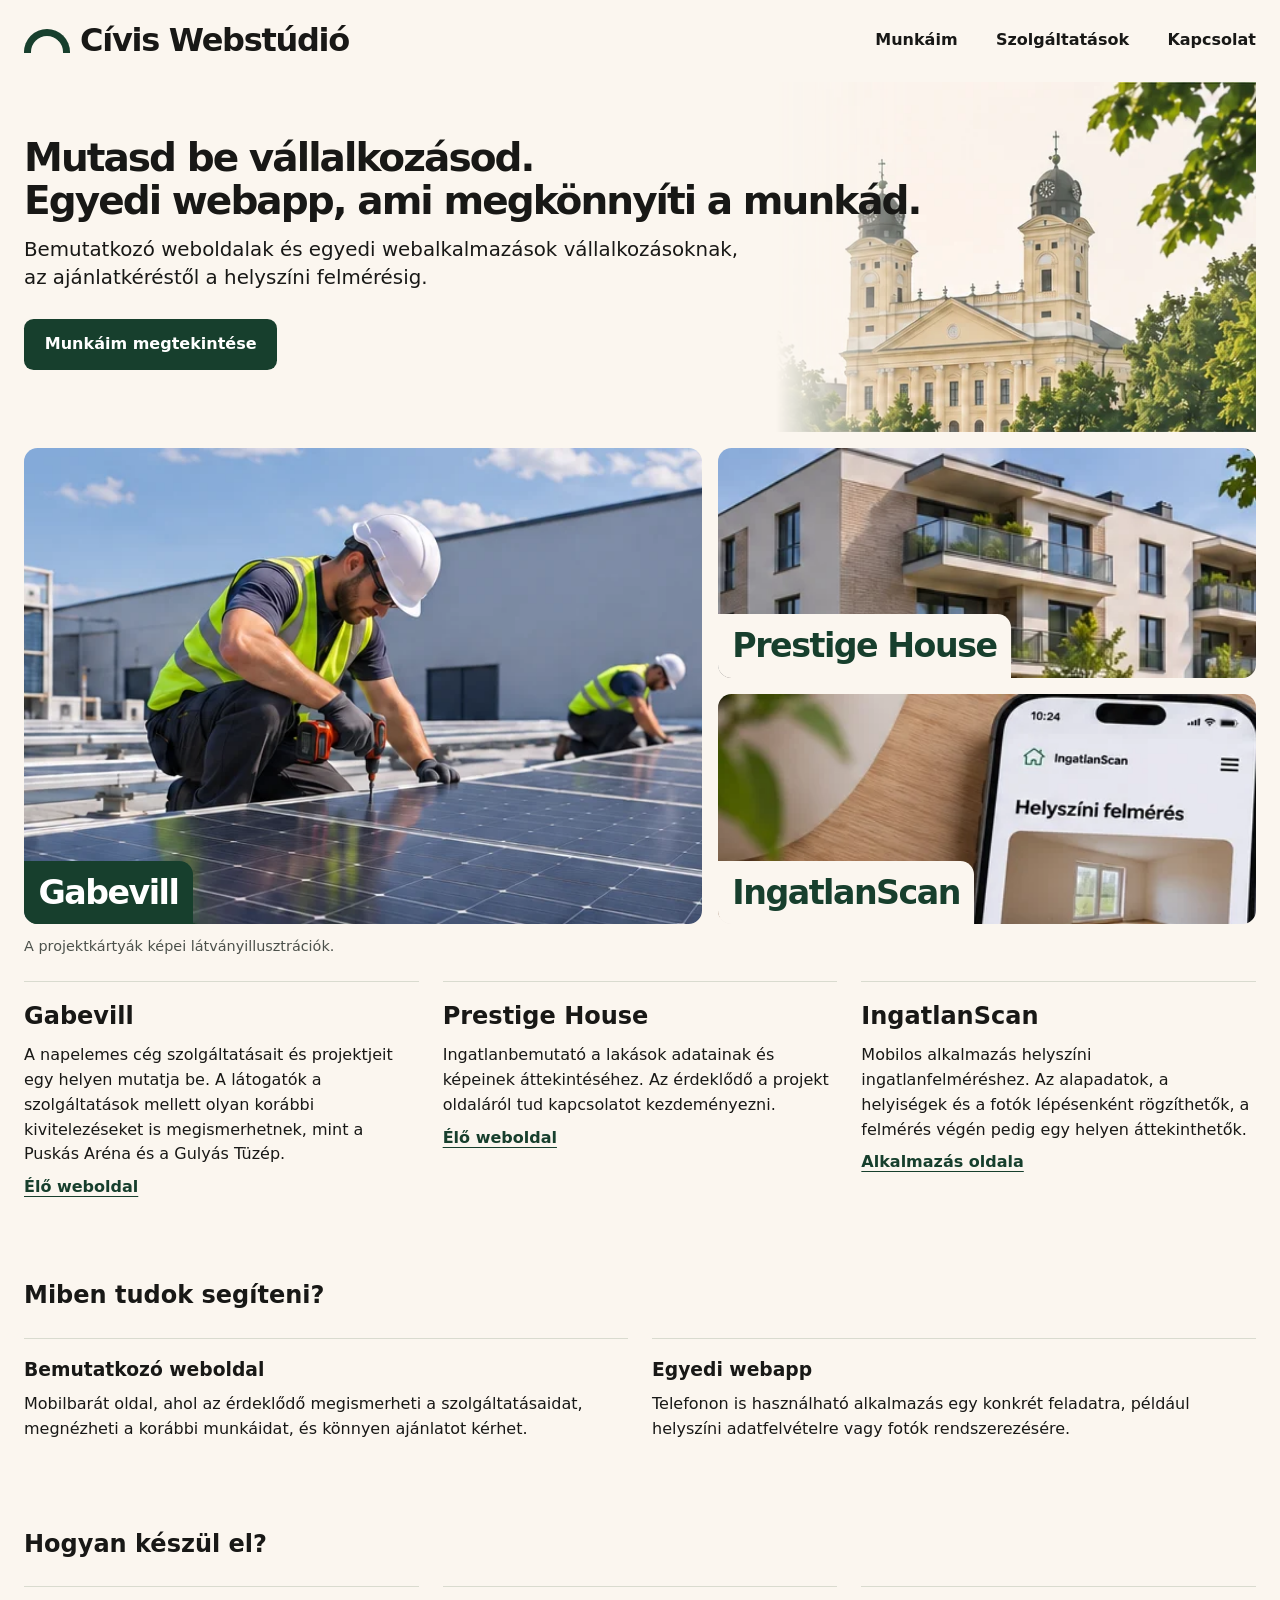
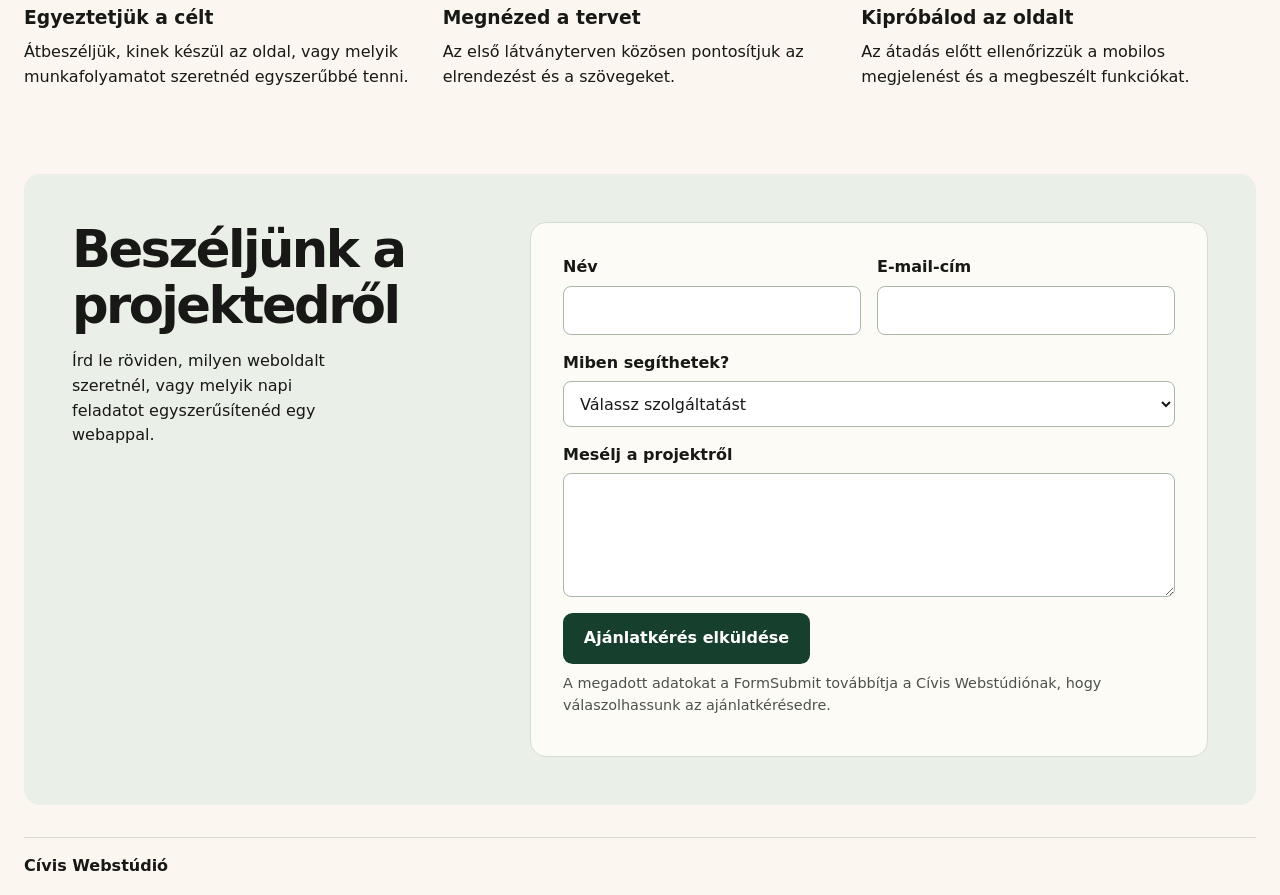
==== public/index.html @ 84c52a15 "Civis Webstudio - elso verzio" ====
<!doctype html>
<html lang="hu">
<head>
<meta charset="utf-8">
<meta name="viewport" content="width=device-width, initial-scale=1">
<title>Céges weboldal és egyedi webapp készítés | Cívis Webstúdió</title>
<meta name="description" content="Bemutatkozó weboldalak és egyedi webalkalmazások vállalkozásoknak, az ajánlatkéréstől a helyszíni felmérésig. Ismerd meg a Cívis Webstúdió munkáit.">
<meta property="og:title" content="Cívis Webstúdió | Céges weboldalak és egyedi webappok">
<meta property="og:description" content="Ismerd meg a Cívis Webstúdió munkáit és szolgáltatásait.">
<meta property="og:type" content="website">
<link rel="stylesheet" href="style.css">
</head>
<body>
<header class="wrap top">
<a class="brand" href="./"><span aria-hidden="true"></span>Cívis Webstúdió</a>
<nav aria-label="Fő navigáció"><a href="#munkaim">Munkáim</a><a href="#szolgaltatasok">Szolgáltatások</a><a href="#kapcsolat">Kapcsolat</a></nav>
</header>
<main>
<section class="wrap hero">
<div class="hero-copy">
<h1>Mutasd be vállalkozásod.<br>Egyedi webapp, ami megkönnyíti a munkád.</h1>
<p>Bemutatkozó weboldalak és egyedi webalkalmazások vállalkozásoknak, az ajánlatkéréstől a helyszíni felmérésig.</p>
<a class="button" href="#munkaim">Munkáim megtekintése</a>
</div>
<img class="city" src="assets/hero.webp" alt="">
</section>
<section class="wrap" id="munkaim" aria-label="Referenciák">
<div class="grid">
<a class="card featured" href="#gabevill"><img src="assets/gabevill.webp" alt=""><strong>Gabevill</strong></a>
<a class="card" href="#prestige"><img src="assets/prestige.webp" alt=""><strong>Prestige House</strong></a>
<a class="card" href="#scan"><img src="assets/scan.webp" alt=""><strong>IngatlanScan</strong></a>
</div>
<p class="caption">A projektkártyák képei látványillusztrációk.</p>
<div class="projects">
<article id="gabevill"><h2>Gabevill</h2><p>A napelemes cég szolgáltatásait és projektjeit egy helyen mutatja be. A látogatók a szolgáltatások mellett olyan korábbi kivitelezéseket is megismerhetnek, mint a Puskás Aréna és a Gulyás Tüzép.</p><a href="https://gabevillkft.hu/">Élő weboldal</a></article>
<article id="prestige"><h2>Prestige House</h2><p>Ingatlanbemutató a lakások adatainak és képeinek áttekintéséhez. Az érdeklődő a projekt oldaláról tud kapcsolatot kezdeményezni.</p><a href="https://prestigehouse.hu/">Élő weboldal</a></article>
<article id="scan"><h2>IngatlanScan</h2><p>Mobilos alkalmazás helyszíni ingatlanfelméréshez. Az alapadatok, a helyiségek és a fotók lépésenként rögzíthetők, a felmérés végén pedig egy helyen áttekinthetők.</p><a href="https://ingatlanscan.hu/">Alkalmazás oldala</a></article>
</div>
</section>
<section class="wrap services" aria-labelledby="szolgaltatasok">
<h2 id="szolgaltatasok">Miben tudok segíteni?</h2>
<div class="services-grid">
<article><h3>Bemutatkozó weboldal</h3><p>Mobilbarát oldal, ahol az érdeklődő megismerheti a szolgáltatásaidat, megnézheti a korábbi munkáidat, és könnyen ajánlatot kérhet.</p></article>
<article><h3>Egyedi webapp</h3><p>Telefonon is használható alkalmazás egy konkrét feladatra, például helyszíni adatfelvételre vagy fotók rendszerezésére.</p></article>
</div>
</section>
<section class="wrap services" aria-labelledby="folyamat">
<h2 id="folyamat">Hogyan készül el?</h2>
<ol class="process">
<li><h3>Egyeztetjük a célt</h3><p>Átbeszéljük, kinek készül az oldal, vagy melyik munkafolyamatot szeretnéd egyszerűbbé tenni.</p></li>
<li><h3>Megnézed a tervet</h3><p>Az első látványterven közösen pontosítjuk az elrendezést és a szövegeket.</p></li>
<li><h3>Kipróbálod az oldalt</h3><p>Az átadás előtt ellenőrizzük a mobilos megjelenést és a megbeszélt funkciókat.</p></li>
</ol>
</section>
<section class="wrap contact" id="kapcsolat" aria-labelledby="kapcsolat-cim">
<div>
<h2 id="kapcsolat-cim">Beszéljünk a projektedről</h2>
<p>Írd le röviden, milyen weboldalt szeretnél, vagy melyik napi feladatot egyszerűsítenéd egy webappal.</p>
</div>
<form class="project-form" id="projekt-urlap" method="post" action="https://formsubmit.co/infociviswebstudio@gmail.com">
<input type="hidden" name="_subject" value="Új ajánlatkérés – Cívis Webstúdió">
<div class="form-row">
<label>Név<input name="name" autocomplete="name" maxlength="100" required></label>
<label>E-mail-cím<input name="email" type="email" autocomplete="email" maxlength="254" required></label>
</div>
<label>Miben segíthetek?
<select name="service" required>
<option value="" selected disabled>Válassz szolgáltatást</option>
<option>Új céges weboldal</option>
<option>Meglévő weboldal megújítása</option>
<option>Egyedi webapp</option>
<option>Még nem tudom</option>
</select>
</label>
<label>Mesélj a projektről<textarea name="message" rows="4" maxlength="3000" required></textarea></label>
<button class="button" type="submit" aria-describedby="projekt-tajekoztato">Ajánlatkérés elküldése</button>
<p class="caption" id="projekt-tajekoztato">A megadott adatokat a FormSubmit továbbítja a Cívis Webstúdiónak, hogy válaszolhassunk az ajánlatkérésedre.</p>
</form>
</section>
</main>
<footer class="wrap footer">Cívis Webstúdió</footer>
<script src="/contact.js" defer></script>
</body>
</html>
---- public/style.css ----
:root{color-scheme:light;--paper:#fbf6ef;--green:#173f2d;--text:#181816;--line:#d9dbcf}
*{box-sizing:border-box}
body{margin:0;background:var(--paper);color:var(--text);font-family:Inter,system-ui,sans-serif;line-height:1.55}
.wrap{width:min(100% - 3rem,1440px);margin:auto}
a{color:var(--green);text-underline-offset:.22em}
a:focus-visible{outline:3px solid #427753;outline-offset:5px}
.top{display:flex;justify-content:space-between;align-items:center;gap:1rem;padding:1rem 0}
.brand{display:flex;align-items:center;gap:.6rem;font-size:clamp(1.1rem,2.5vw,2rem);font-weight:850;color:var(--text);text-decoration:none;letter-spacing:-.04em}
.brand span{width:1.45em;height:.75em;border:.23em solid var(--green);border-bottom:0;border-radius:2em 2em 0 0}
nav{display:flex;gap:clamp(.8rem,3vw,2.5rem)}
nav a{font-weight:650;color:var(--text);text-decoration:none}
nav a:hover{text-decoration:underline}
.hero{display:grid;position:relative;isolation:isolate;align-items:center;min-height:350px;padding:2rem 0 2.4rem}
.hero-copy{position:relative;z-index:1;max-width:76%}
.city{position:absolute;right:0;bottom:0;width:39%;height:100%;object-fit:cover;object-position:right bottom;mask-image:linear-gradient(to right,transparent,#000 28%)}
h1,h2,h3,p{margin:0}
h1{font-size:clamp(2rem,3.05vw,3.45rem);line-height:1.1;letter-spacing:-.05em;font-weight:850}
.hero p{font-size:clamp(1.05rem,1.55vw,1.35rem);max-width:37em;margin-top:.85rem;line-height:1.4}
.button{display:inline-block;margin-top:1.7rem;padding:.82rem 1.3rem;border-radius:.6rem;background:var(--green);color:white;font-weight:750;text-decoration:none}
.button:hover{background:#22573e}
.grid{display:grid;grid-template-columns:1.26fr 1fr;grid-template-rows:repeat(2,clamp(155px,18vw,245px));gap:1rem;margin-top:1rem}
.card{position:relative;display:block;overflow:hidden;border-radius:.85rem}
.card img{width:100%;height:100%;object-fit:cover;transition:transform .25s}
.card:hover img{transform:scale(1.035)}
.card strong{position:absolute;bottom:0;left:0;padding:.38rem .9rem;background:var(--paper);border-radius:0 .85rem 0 0;font-size:clamp(1.3rem,2.6vw,2.4rem);letter-spacing:-.045em}
.featured{grid-row:span 2}
.featured strong{background:var(--green);color:white}
.caption{font-size:.9rem;color:#4c514b;margin-top:.65rem}
.projects,.services-grid{display:grid;grid-template-columns:repeat(3,1fr);gap:1.5rem;margin-top:1.5rem}
.projects article,.services article{border-top:1px solid var(--line);padding-top:1rem;scroll-margin-top:1rem}
.projects p,.services p,.contact p{margin:.5rem 0}
.projects a{font-weight:700}
.services,.contact{margin-top:clamp(2.5rem,6vw,5rem)}
.services-grid{grid-template-columns:repeat(2,1fr)}
.contact{background:#eaf0e7;padding:clamp(1.25rem,4vw,3rem);border-radius:1rem}
.footer{margin-top:2rem;padding:1rem 0;border-top:1px solid var(--line);font-weight:650}
@media(max-width:700px){
.wrap{width:calc(100% - 2rem)}
.hero{padding:1.5rem 0 0;min-height:0}
.hero-copy{max-width:100%}
.city{position:static;width:100%;height:155px;margin-top:1rem;mask-image:linear-gradient(to bottom,transparent,#000 30%)}
.grid{grid-template-columns:1fr;grid-template-rows:none;grid-auto-rows:190px}
.featured{grid-row:auto}
.projects,.services-grid{grid-template-columns:1fr;gap:1rem}
}
@media(max-width:370px){.top{align-items:flex-start;flex-direction:column}}
@media(prefers-reduced-motion:reduce){.card img{transition:none}}
.process{display:grid;grid-template-columns:repeat(3,1fr);gap:1.5rem;padding:0;margin:1.4rem 0 0;list-style:none}
.process li{border-top:1px solid var(--line);padding-top:1rem}
.process p{margin:.5rem 0}
@media(max-width:700px){.top{flex-wrap:wrap}.process{grid-template-columns:1fr;gap:1rem}}
.contact{display:grid;grid-template-columns:minmax(0,.75fr) minmax(0,1.25fr);gap:clamp(1.5rem,4vw,4rem);align-items:start}
.contact h2{font-size:clamp(2rem,4vw,3.5rem);line-height:1.08;letter-spacing:-.05em}
.contact > div > p{max-width:29ch;margin-top:1rem}
.project-form{background:#fdfbf6;border:1px solid #d5ddd1;border-radius:1rem;padding:clamp(1rem,3vw,2rem)}
.project-form label{display:block;margin-bottom:1rem;font-weight:650}
.form-row{display:grid;grid-template-columns:repeat(2,minmax(0,1fr));gap:1rem}
.project-form input,.project-form select,.project-form textarea{display:block;width:100%;border:1px solid #aab6a9;border-radius:.5rem;background:#fff;color:var(--text);font:inherit;font-weight:400;padding:.7rem .75rem;margin-top:.35rem}
.project-form textarea{resize:vertical}
.project-form :is(input,select,textarea,button):focus-visible{outline:2px solid #427753;outline-offset:3px}
.project-form .button,.copy-button{cursor:pointer;font:inherit;font-weight:750}
.project-form .button{border:0;margin-top:0}
.copy-button{border:1px solid var(--green);border-radius:.5rem;background:transparent;color:var(--green);padding:.55rem .9rem}
#projekt-piszkozat{border-top:1px solid var(--line);margin-top:1rem;padding-top:1rem}
@media(max-width:760px){.contact,.form-row{grid-template-columns:1fr}.form-row{gap:0}}
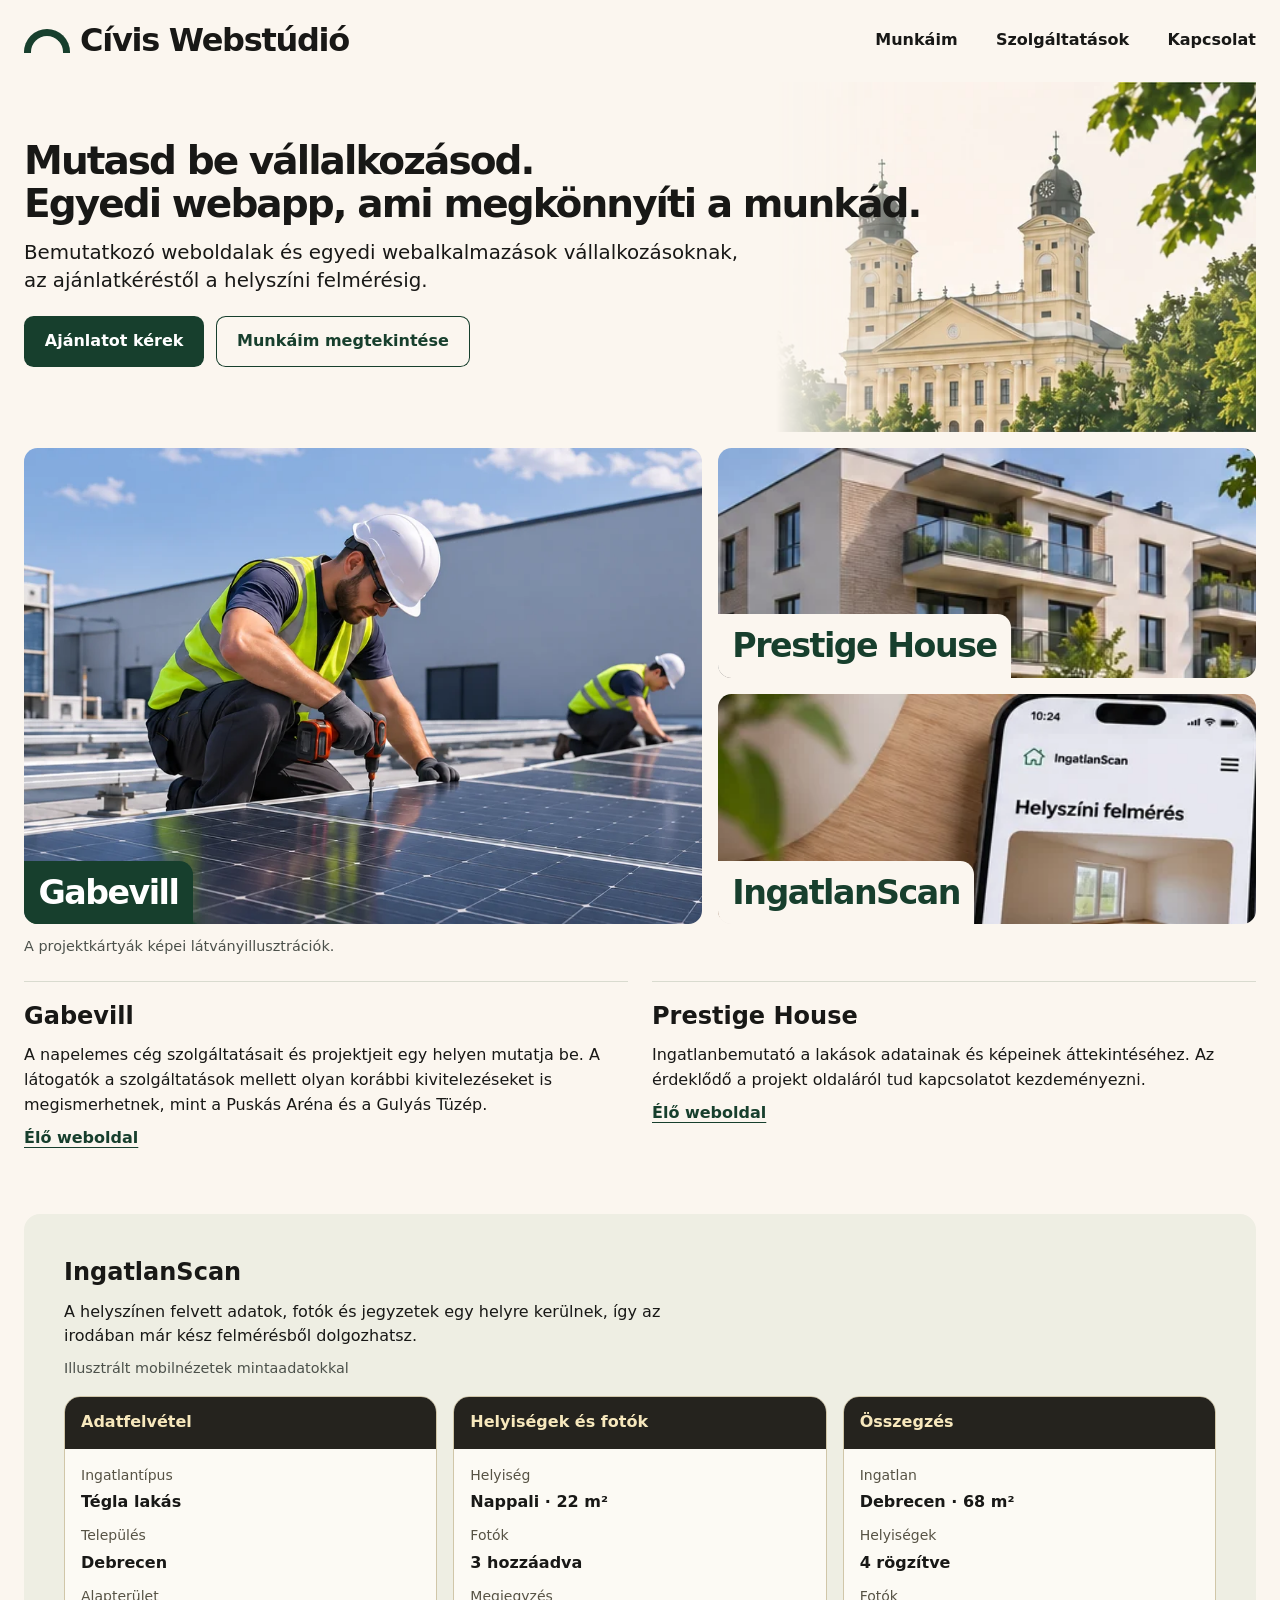
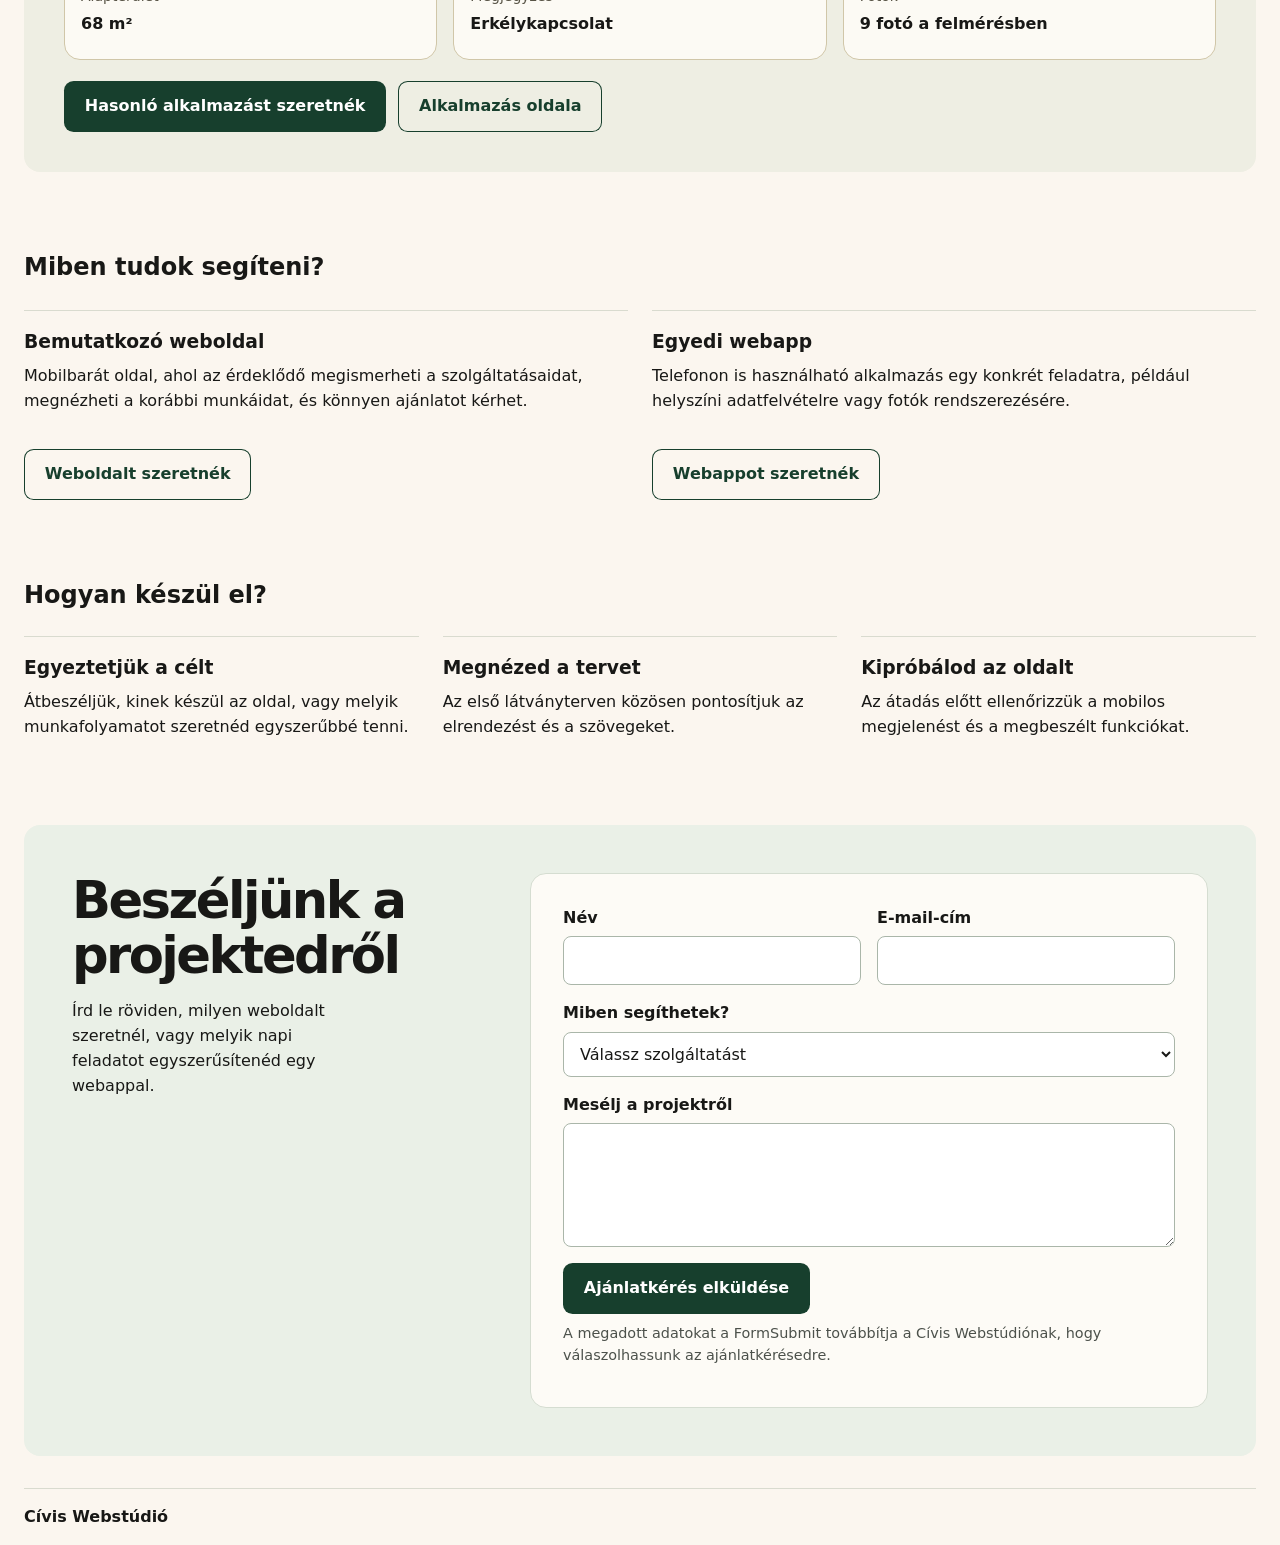
==== commit 1def9b90: "IngatlanScan bemutato es ajanlatkero gombok" ====
--- a/public/index.html
+++ b/public/index.html
@@ -20,7 +20,10 @@
 <div class="hero-copy">
 <h1>Mutasd be vállalkozásod.<br>Egyedi webapp, ami megkönnyíti a munkád.</h1>
 <p>Bemutatkozó weboldalak és egyedi webalkalmazások vállalkozásoknak, az ajánlatkéréstől a helyszíni felmérésig.</p>
-<a class="button" href="#munkaim">Munkáim megtekintése</a>
+<div class="action-row">
+<a class="button" href="#kapcsolat">Ajánlatot kérek</a>
+<a class="button button-outline" href="#munkaim">Munkáim megtekintése</a>
+</div>
 </div>
 <img class="city" src="assets/hero.webp" alt="">
 </section>
@@ -34,14 +37,37 @@
 <div class="projects">
 <article id="gabevill"><h2>Gabevill</h2><p>A napelemes cég szolgáltatásait és projektjeit egy helyen mutatja be. A látogatók a szolgáltatások mellett olyan korábbi kivitelezéseket is megismerhetnek, mint a Puskás Aréna és a Gulyás Tüzép.</p><a href="https://gabevillkft.hu/">Élő weboldal</a></article>
 <article id="prestige"><h2>Prestige House</h2><p>Ingatlanbemutató a lakások adatainak és képeinek áttekintéséhez. Az érdeklődő a projekt oldaláról tud kapcsolatot kezdeményezni.</p><a href="https://prestigehouse.hu/">Élő weboldal</a></article>
-<article id="scan"><h2>IngatlanScan</h2><p>Mobilos alkalmazás helyszíni ingatlanfelméréshez. Az alapadatok, a helyiségek és a fotók lépésenként rögzíthetők, a felmérés végén pedig egy helyen áttekinthetők.</p><a href="https://ingatlanscan.hu/">Alkalmazás oldala</a></article>
+
 </div>
+<article class="scan-case" id="scan" aria-labelledby="scan-title">
+<h2 id="scan-title">IngatlanScan</h2>
+<p>A helyszínen felvett adatok, fotók és jegyzetek egy helyre kerülnek, így az irodában már kész felmérésből dolgozhatsz.</p>
+<p class="caption">Illusztrált mobilnézetek mintaadatokkal</p>
+<div class="scan-steps">
+<section class="scan-screen">
+<h3>Adatfelvétel</h3>
+<dl><dt>Ingatlantípus</dt><dd>Tégla lakás</dd><dt>Település</dt><dd>Debrecen</dd><dt>Alapterület</dt><dd>68 m²</dd></dl>
+</section>
+<section class="scan-screen">
+<h3>Helyiségek és fotók</h3>
+<dl><dt>Helyiség</dt><dd>Nappali · 22 m²</dd><dt>Fotók</dt><dd>3 hozzáadva</dd><dt>Megjegyzés</dt><dd>Erkélykapcsolat</dd></dl>
+</section>
+<section class="scan-screen">
+<h3>Összegzés</h3>
+<dl><dt>Ingatlan</dt><dd>Debrecen · 68 m²</dd><dt>Helyiségek</dt><dd>4 rögzítve</dd><dt>Fotók</dt><dd>9 fotó a felmérésben</dd></dl>
+</section>
+</div>
+<div class="action-row">
+<a class="button" href="#kapcsolat" data-service="Egyedi webapp">Hasonló alkalmazást szeretnék</a>
+<a class="button button-outline" href="https://ingatlanscan.hu/">Alkalmazás oldala</a>
+</div>
+</article>
 </section>
 <section class="wrap services" aria-labelledby="szolgaltatasok">
 <h2 id="szolgaltatasok">Miben tudok segíteni?</h2>
 <div class="services-grid">
-<article><h3>Bemutatkozó weboldal</h3><p>Mobilbarát oldal, ahol az érdeklődő megismerheti a szolgáltatásaidat, megnézheti a korábbi munkáidat, és könnyen ajánlatot kérhet.</p></article>
-<article><h3>Egyedi webapp</h3><p>Telefonon is használható alkalmazás egy konkrét feladatra, például helyszíni adatfelvételre vagy fotók rendszerezésére.</p></article>
+<article><h3>Bemutatkozó weboldal</h3><p>Mobilbarát oldal, ahol az érdeklődő megismerheti a szolgáltatásaidat, megnézheti a korábbi munkáidat, és könnyen ajánlatot kérhet.</p><a class="button button-outline" href="#kapcsolat" data-service="Új céges weboldal">Weboldalt szeretnék</a></article>
+<article><h3>Egyedi webapp</h3><p>Telefonon is használható alkalmazás egy konkrét feladatra, például helyszíni adatfelvételre vagy fotók rendszerezésére.</p><a class="button button-outline" href="#kapcsolat" data-service="Egyedi webapp">Webappot szeretnék</a></article>
 </div>
 </section>
 <section class="wrap services" aria-labelledby="folyamat">
--- a/public/style.css
+++ b/public/style.css
@@ -63,3 +63,18 @@
 .copy-button{border:1px solid var(--green);border-radius:.5rem;background:transparent;color:var(--green);padding:.55rem .9rem}
 #projekt-piszkozat{border-top:1px solid var(--line);margin-top:1rem;padding-top:1rem}
 @media(max-width:760px){.contact,.form-row{grid-template-columns:1fr}.form-row{gap:0}}
+
+.action-row{display:flex;flex-wrap:wrap;align-items:center;gap:.75rem;margin-top:1.3rem}
+.action-row .button{margin-top:0}
+.button-outline{background:transparent;color:var(--green);box-shadow:inset 0 0 0 1px currentColor}
+.button-outline:hover{background:#eaf0e7}
+.projects{grid-template-columns:repeat(2,minmax(0,1fr))}
+.scan-case{margin-top:clamp(2rem,5vw,4rem);scroll-margin-top:1rem;border-radius:1rem;background:#eeeee3;padding:clamp(1rem,4vw,2.5rem)}
+.scan-case > p{max-width:64ch;margin-top:.5rem}
+.scan-steps{display:grid;grid-template-columns:repeat(3,minmax(0,1fr));gap:1rem;margin:1rem 0}
+.scan-screen{min-width:0;border:1px solid #d0c6a8;border-radius:1rem;background:#fcfaf4;overflow:hidden}
+.scan-screen h3{padding:.85rem 1rem;background:#25231e;color:#f7e8bd;font-size:1rem}
+.scan-screen dl{display:grid;gap:.25rem;padding:1rem;margin:0}
+.scan-screen dt{font-size:.875rem;color:#575345}
+.scan-screen dd{margin:0 0 .4rem;font-weight:650}
+@media(max-width:700px){.projects,.scan-steps{grid-template-columns:1fr}}
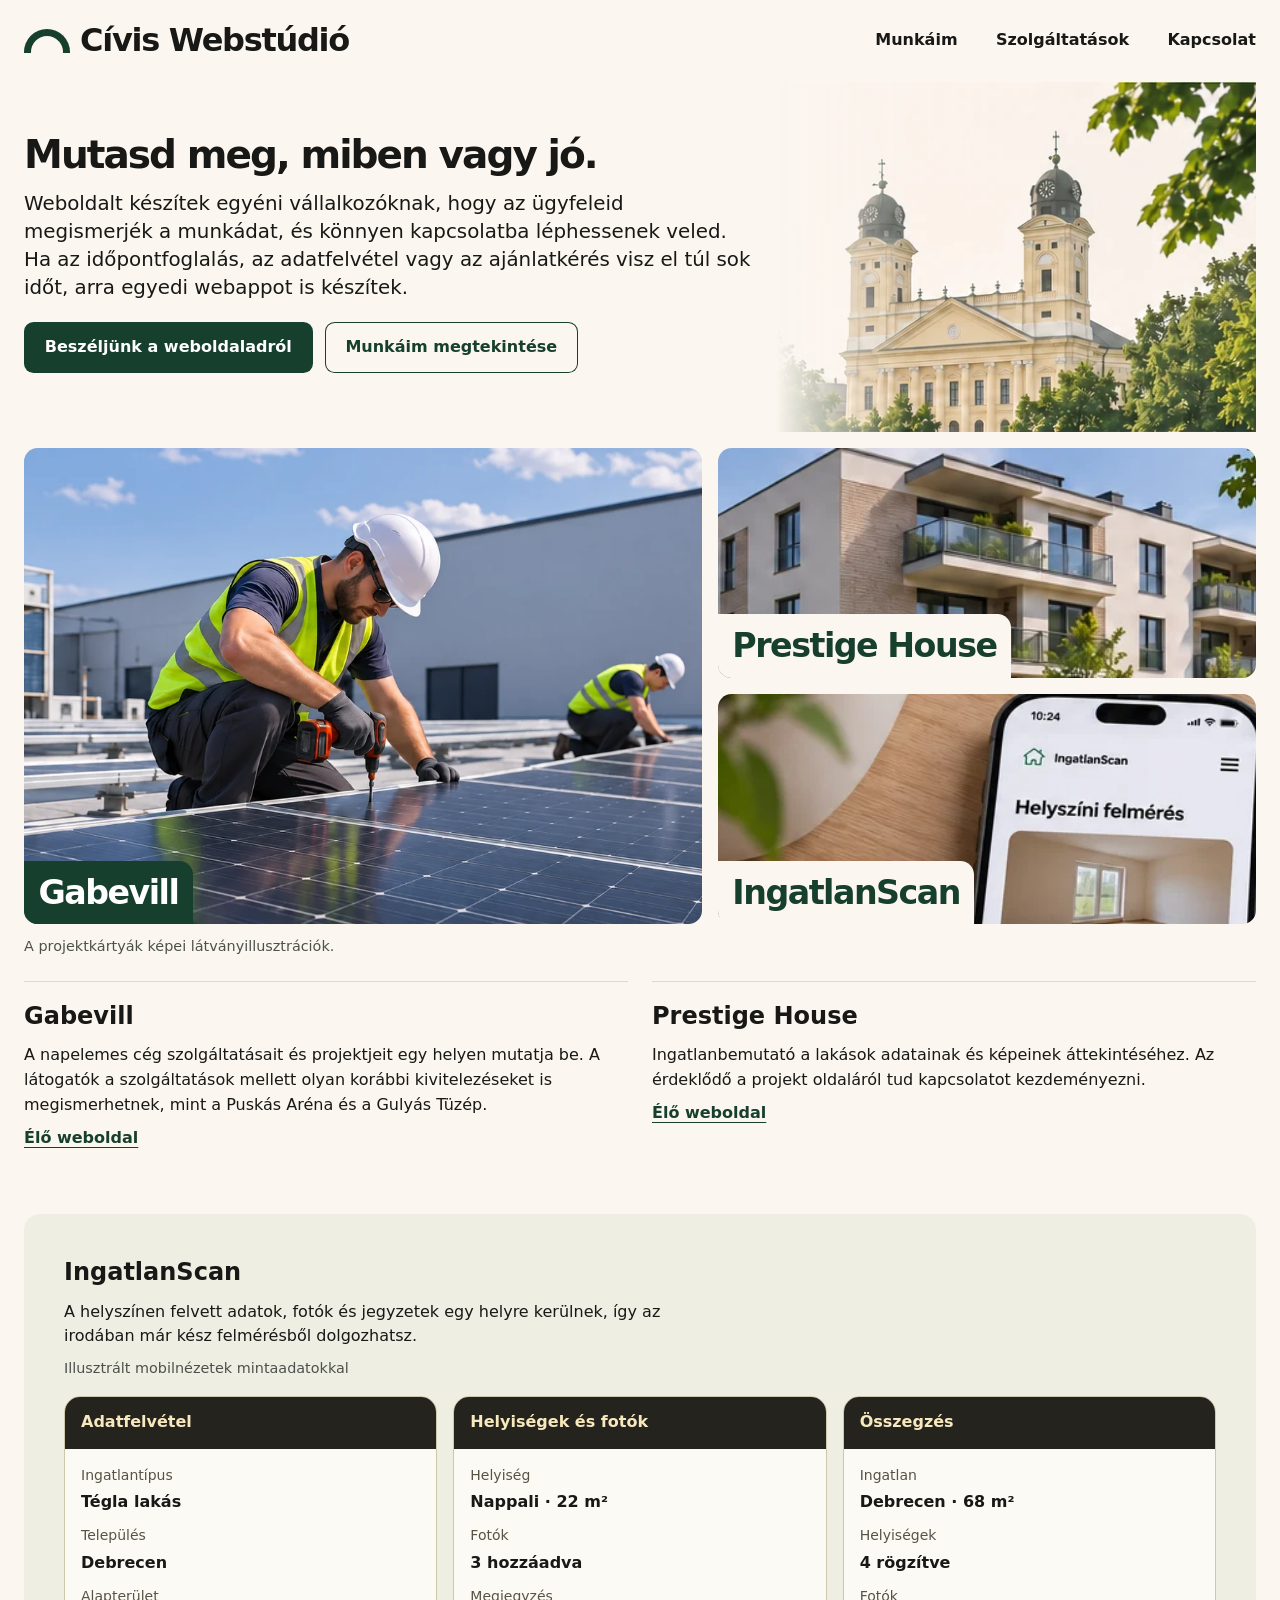
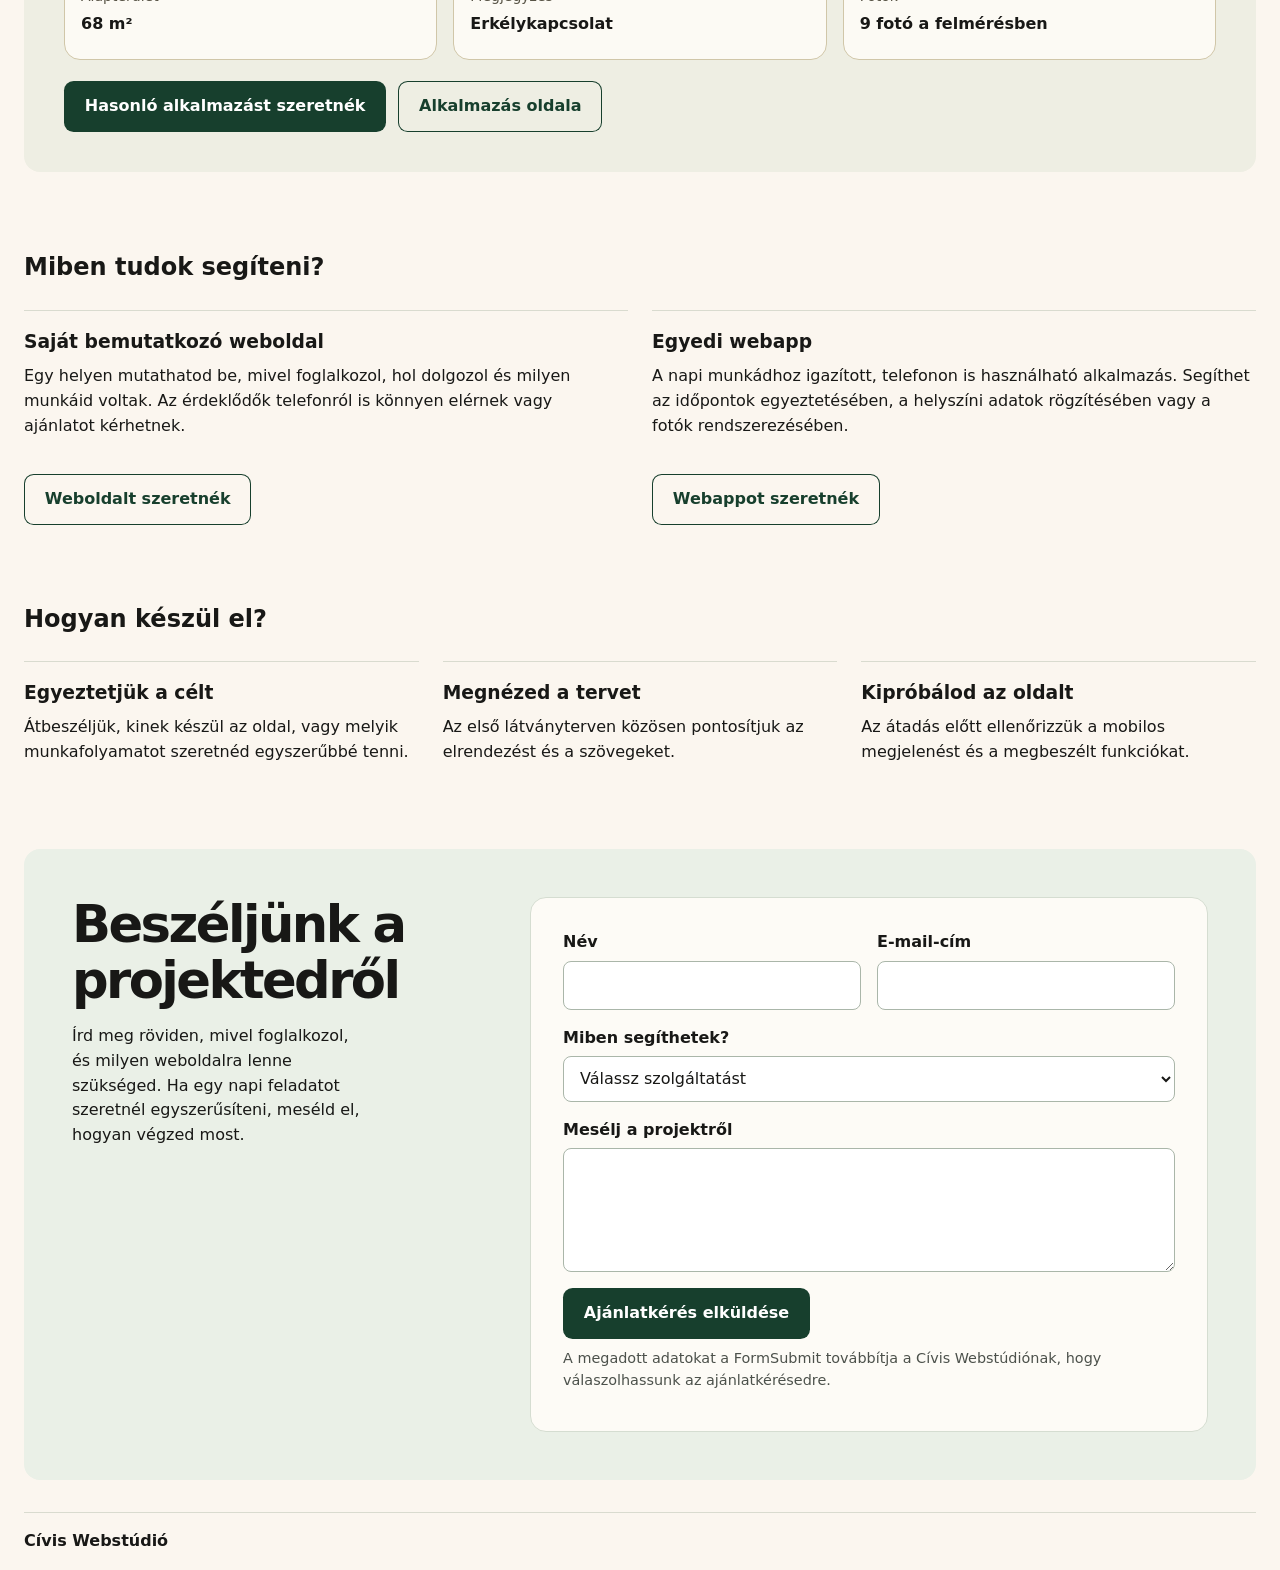
==== commit aec1e6ea: "Fooldal egyeni vallalkozoknak" ====
--- a/public/index.html
+++ b/public/index.html
@@ -3,10 +3,10 @@
 <head>
 <meta charset="utf-8">
 <meta name="viewport" content="width=device-width, initial-scale=1">
-<title>Céges weboldal és egyedi webapp készítés | Cívis Webstúdió</title>
-<meta name="description" content="Bemutatkozó weboldalak és egyedi webalkalmazások vállalkozásoknak, az ajánlatkéréstől a helyszíni felmérésig. Ismerd meg a Cívis Webstúdió munkáit.">
-<meta property="og:title" content="Cívis Webstúdió | Céges weboldalak és egyedi webappok">
-<meta property="og:description" content="Ismerd meg a Cívis Webstúdió munkáit és szolgáltatásait.">
+<title>Weboldal készítés egyéni vállalkozóknak | Cívis Webstúdió</title>
+<meta name="description" content="Weboldal egyéni vállalkozóknak Debrecenből, hogy ügyfeleid megismerjék a munkádat. Egyedi webapp időpontfoglaláshoz, adatfelvételhez vagy ajánlatkéréshez.">
+<meta property="og:title" content="Cívis Webstúdió | Weboldal egyéni vállalkozóknak">
+<meta property="og:description" content="Mutasd meg a munkádat saját weboldalon, és egyszerűsítsd a napi feladataidat egyedi webappal.">
 <meta property="og:type" content="website">
 <link rel="stylesheet" href="style.css">
 </head>
@@ -18,10 +18,10 @@
 <main>
 <section class="wrap hero">
 <div class="hero-copy">
-<h1>Mutasd be vállalkozásod.<br>Egyedi webapp, ami megkönnyíti a munkád.</h1>
-<p>Bemutatkozó weboldalak és egyedi webalkalmazások vállalkozásoknak, az ajánlatkéréstől a helyszíni felmérésig.</p>
+<h1>Mutasd meg, miben vagy jó.</h1>
+<p>Weboldalt készítek egyéni vállalkozóknak, hogy az ügyfeleid megismerjék a munkádat, és könnyen kapcsolatba léphessenek veled. Ha az időpontfoglalás, az adatfelvétel vagy az ajánlatkérés visz el túl sok időt, arra egyedi webappot is készítek.</p>
 <div class="action-row">
-<a class="button" href="#kapcsolat">Ajánlatot kérek</a>
+<a class="button" href="#kapcsolat" data-service="Új weboldal">Beszéljünk a weboldaladról</a>
 <a class="button button-outline" href="#munkaim">Munkáim megtekintése</a>
 </div>
 </div>
@@ -66,8 +66,8 @@
 <section class="wrap services" aria-labelledby="szolgaltatasok">
 <h2 id="szolgaltatasok">Miben tudok segíteni?</h2>
 <div class="services-grid">
-<article><h3>Bemutatkozó weboldal</h3><p>Mobilbarát oldal, ahol az érdeklődő megismerheti a szolgáltatásaidat, megnézheti a korábbi munkáidat, és könnyen ajánlatot kérhet.</p><a class="button button-outline" href="#kapcsolat" data-service="Új céges weboldal">Weboldalt szeretnék</a></article>
-<article><h3>Egyedi webapp</h3><p>Telefonon is használható alkalmazás egy konkrét feladatra, például helyszíni adatfelvételre vagy fotók rendszerezésére.</p><a class="button button-outline" href="#kapcsolat" data-service="Egyedi webapp">Webappot szeretnék</a></article>
+<article><h3>Saját bemutatkozó weboldal</h3><p>Egy helyen mutathatod be, mivel foglalkozol, hol dolgozol és milyen munkáid voltak. Az érdeklődők telefonról is könnyen elérnek vagy ajánlatot kérhetnek.</p><a class="button button-outline" href="#kapcsolat" data-service="Új weboldal">Weboldalt szeretnék</a></article>
+<article><h3>Egyedi webapp</h3><p>A napi munkádhoz igazított, telefonon is használható alkalmazás. Segíthet az időpontok egyeztetésében, a helyszíni adatok rögzítésében vagy a fotók rendszerezésében.</p><a class="button button-outline" href="#kapcsolat" data-service="Egyedi webapp">Webappot szeretnék</a></article>
 </div>
 </section>
 <section class="wrap services" aria-labelledby="folyamat">
@@ -81,7 +81,7 @@
 <section class="wrap contact" id="kapcsolat" aria-labelledby="kapcsolat-cim">
 <div>
 <h2 id="kapcsolat-cim">Beszéljünk a projektedről</h2>
-<p>Írd le röviden, milyen weboldalt szeretnél, vagy melyik napi feladatot egyszerűsítenéd egy webappal.</p>
+<p>Írd meg röviden, mivel foglalkozol, és milyen weboldalra lenne szükséged. Ha egy napi feladatot szeretnél egyszerűsíteni, meséld el, hogyan végzed most.</p>
 </div>
 <form class="project-form" id="projekt-urlap" method="post" action="https://formsubmit.co/infociviswebstudio@gmail.com">
 <input type="hidden" name="_subject" value="Új ajánlatkérés – Cívis Webstúdió">
@@ -92,7 +92,7 @@
 <label>Miben segíthetek?
 <select name="service" required>
 <option value="" selected disabled>Válassz szolgáltatást</option>
-<option>Új céges weboldal</option>
+<option>Új weboldal</option>
 <option>Meglévő weboldal megújítása</option>
 <option>Egyedi webapp</option>
 <option>Még nem tudom</option>
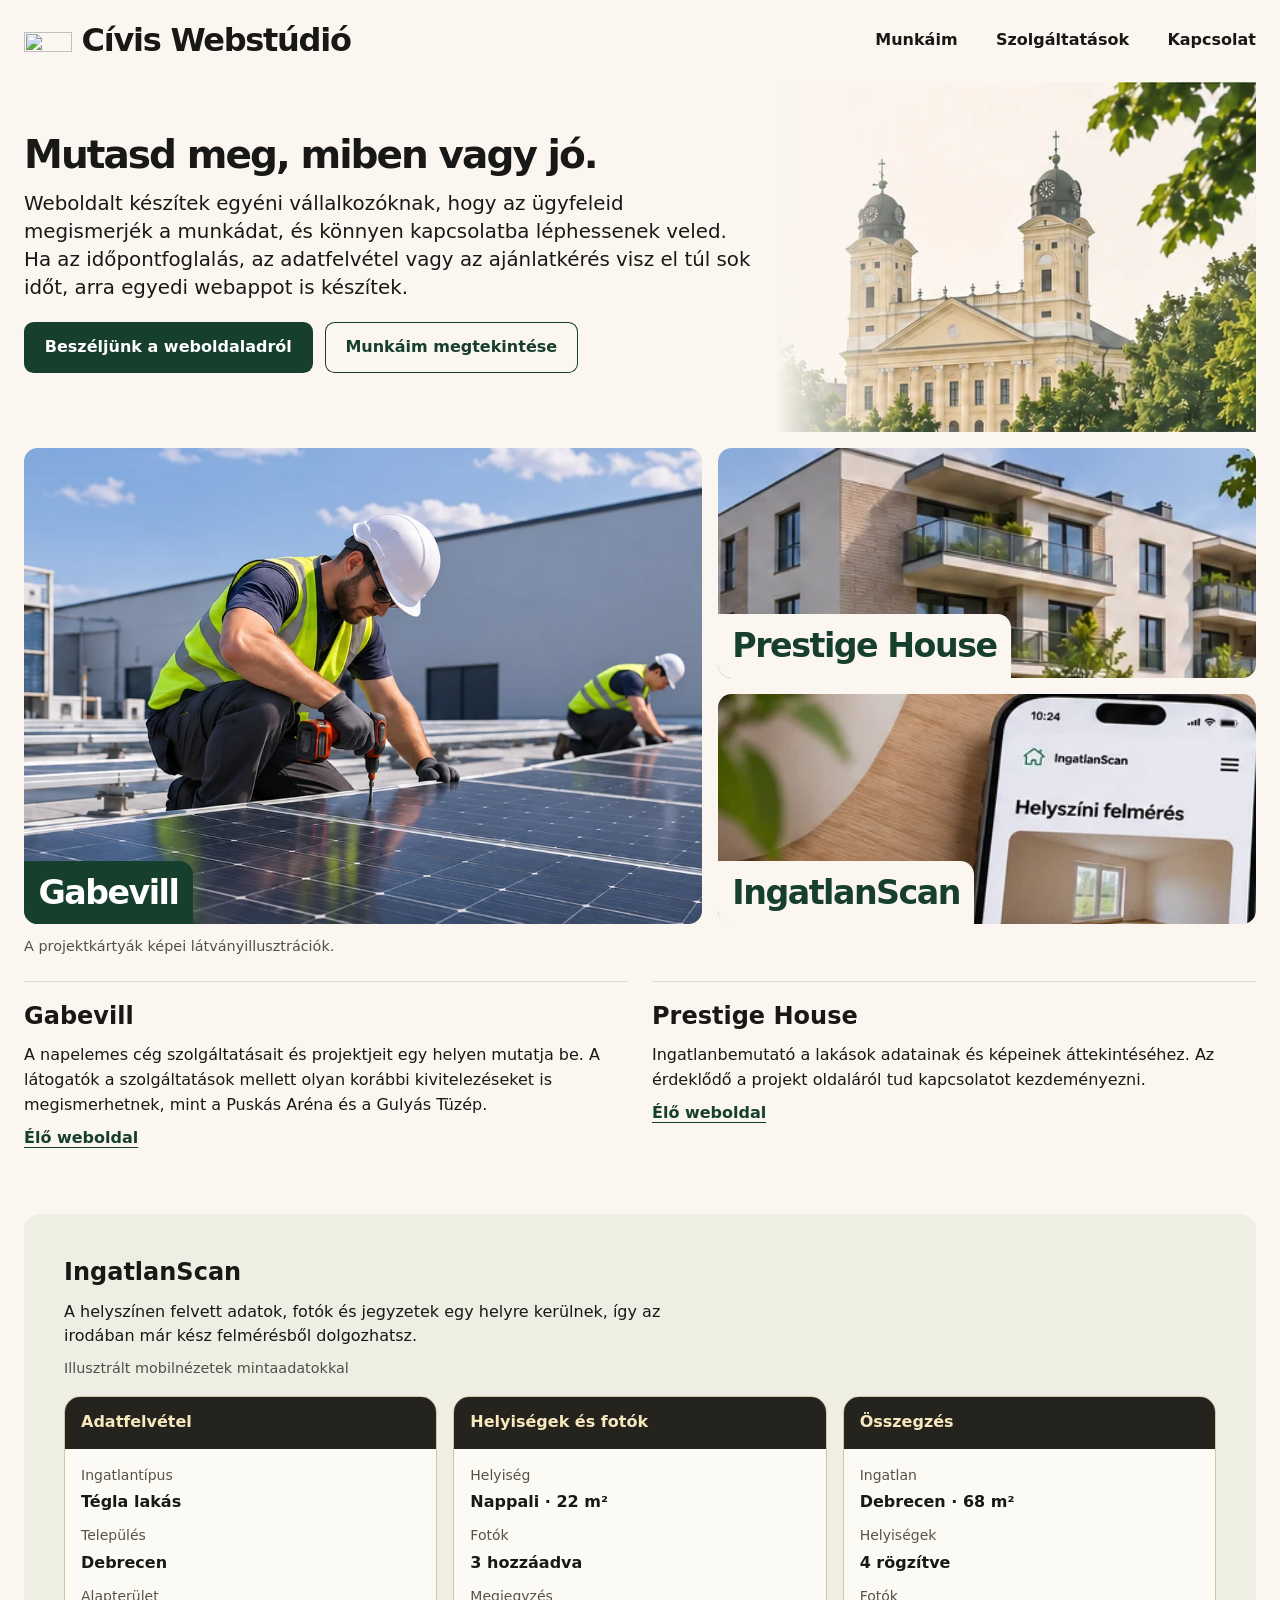
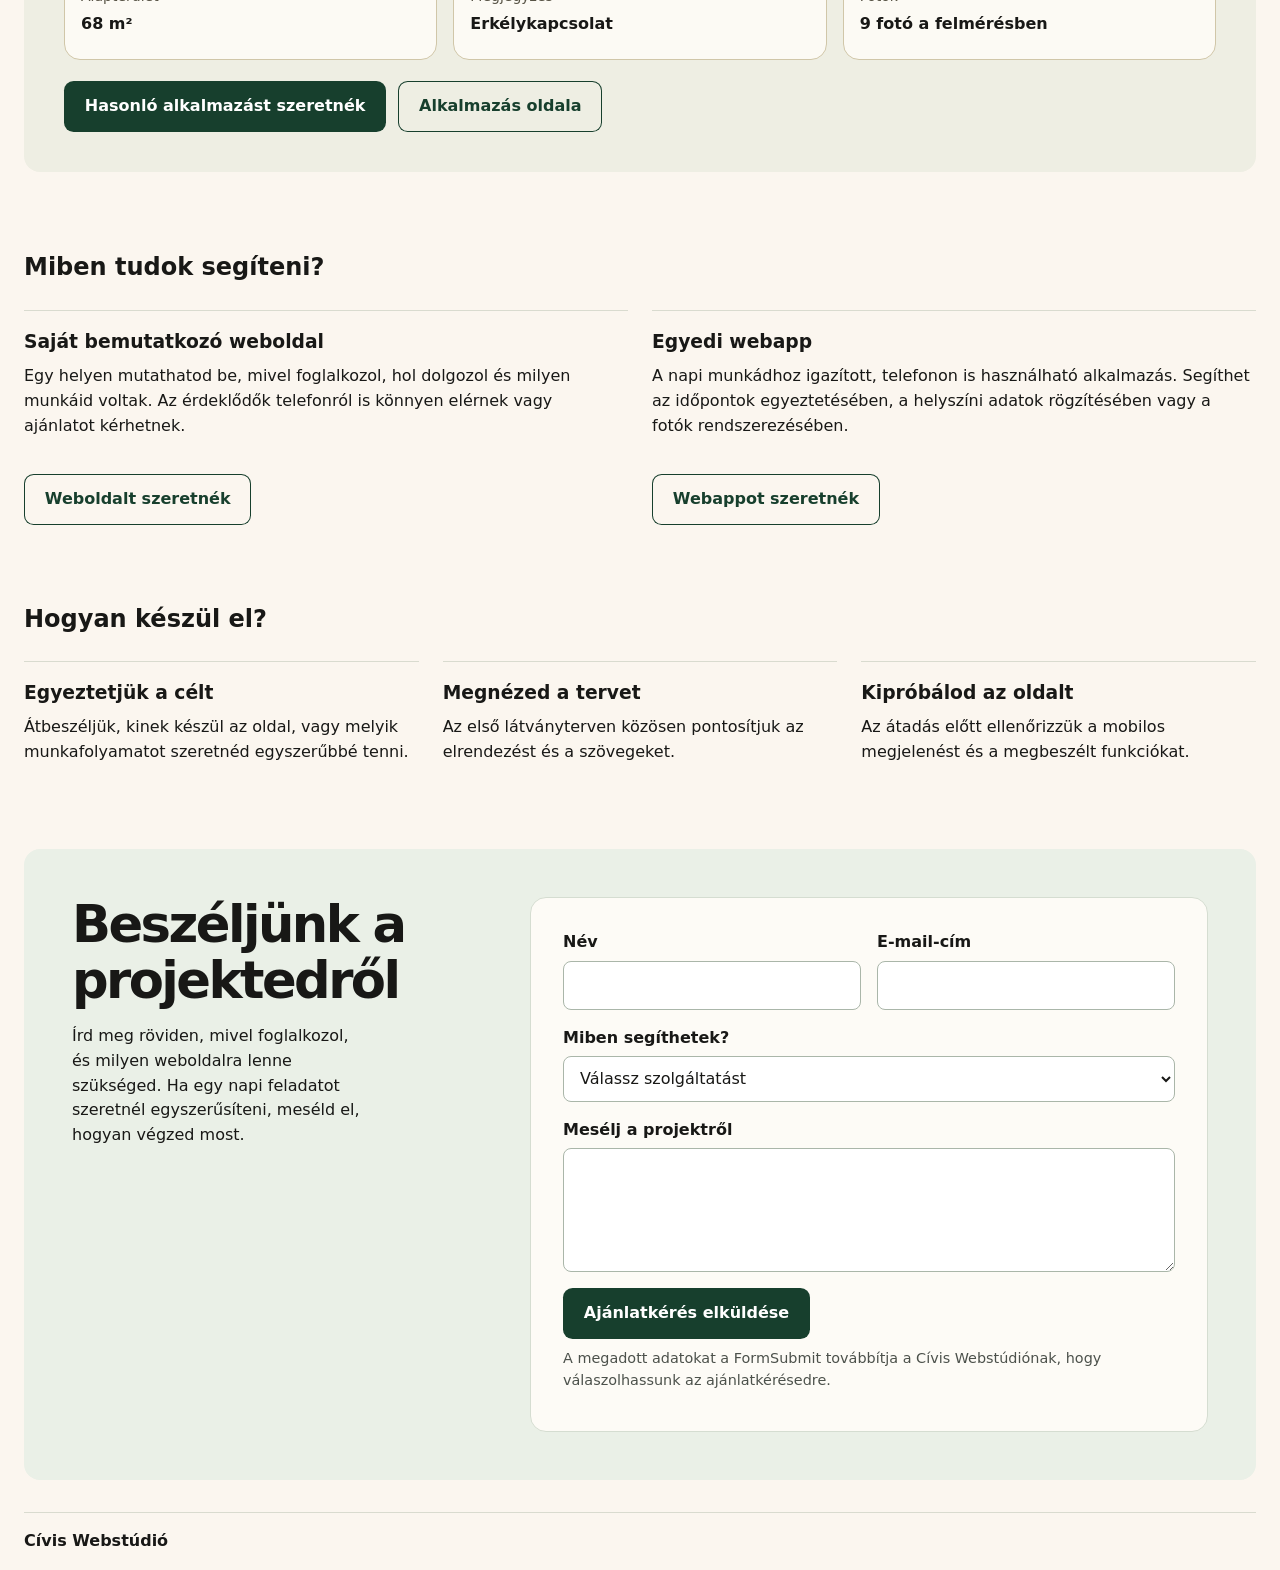
==== commit 81499233: "Civis Webstudio logo es favicon" ====
--- a/public/index.html
+++ b/public/index.html
@@ -8,11 +8,12 @@
 <meta property="og:title" content="Cívis Webstúdió | Weboldal egyéni vállalkozóknak">
 <meta property="og:description" content="Mutasd meg a munkádat saját weboldalon, és egyszerűsítsd a napi feladataidat egyedi webappal.">
 <meta property="og:type" content="website">
+<link rel="icon" href="/favicon.ico" sizes="16x16 32x32 48x48">
 <link rel="stylesheet" href="style.css">
 </head>
 <body>
 <header class="wrap top">
-<a class="brand" href="./"><span aria-hidden="true"></span>Cívis Webstúdió</a>
+<a class="brand" href="./"><img class="brand-logo" src="/assets/civis-webstudio-logo.webp" alt="" width="48" height="48">Cívis Webstúdió</a>
 <nav aria-label="Fő navigáció"><a href="#munkaim">Munkáim</a><a href="#szolgaltatasok">Szolgáltatások</a><a href="#kapcsolat">Kapcsolat</a></nav>
 </header>
 <main>
--- a/public/style.css
+++ b/public/style.css
@@ -6,7 +6,7 @@
 a:focus-visible{outline:3px solid #427753;outline-offset:5px}
 .top{display:flex;justify-content:space-between;align-items:center;gap:1rem;padding:1rem 0}
 .brand{display:flex;align-items:center;gap:.6rem;font-size:clamp(1.1rem,2.5vw,2rem);font-weight:850;color:var(--text);text-decoration:none;letter-spacing:-.04em}
-.brand span{width:1.45em;height:.75em;border:.23em solid var(--green);border-bottom:0;border-radius:2em 2em 0 0}
+.brand-logo{display:block;width:clamp(2.5rem,5vw,3rem);height:auto;aspect-ratio:1;object-fit:contain;flex:none}
 nav{display:flex;gap:clamp(.8rem,3vw,2.5rem)}
 nav a{font-weight:650;color:var(--text);text-decoration:none}
 nav a:hover{text-decoration:underline}
